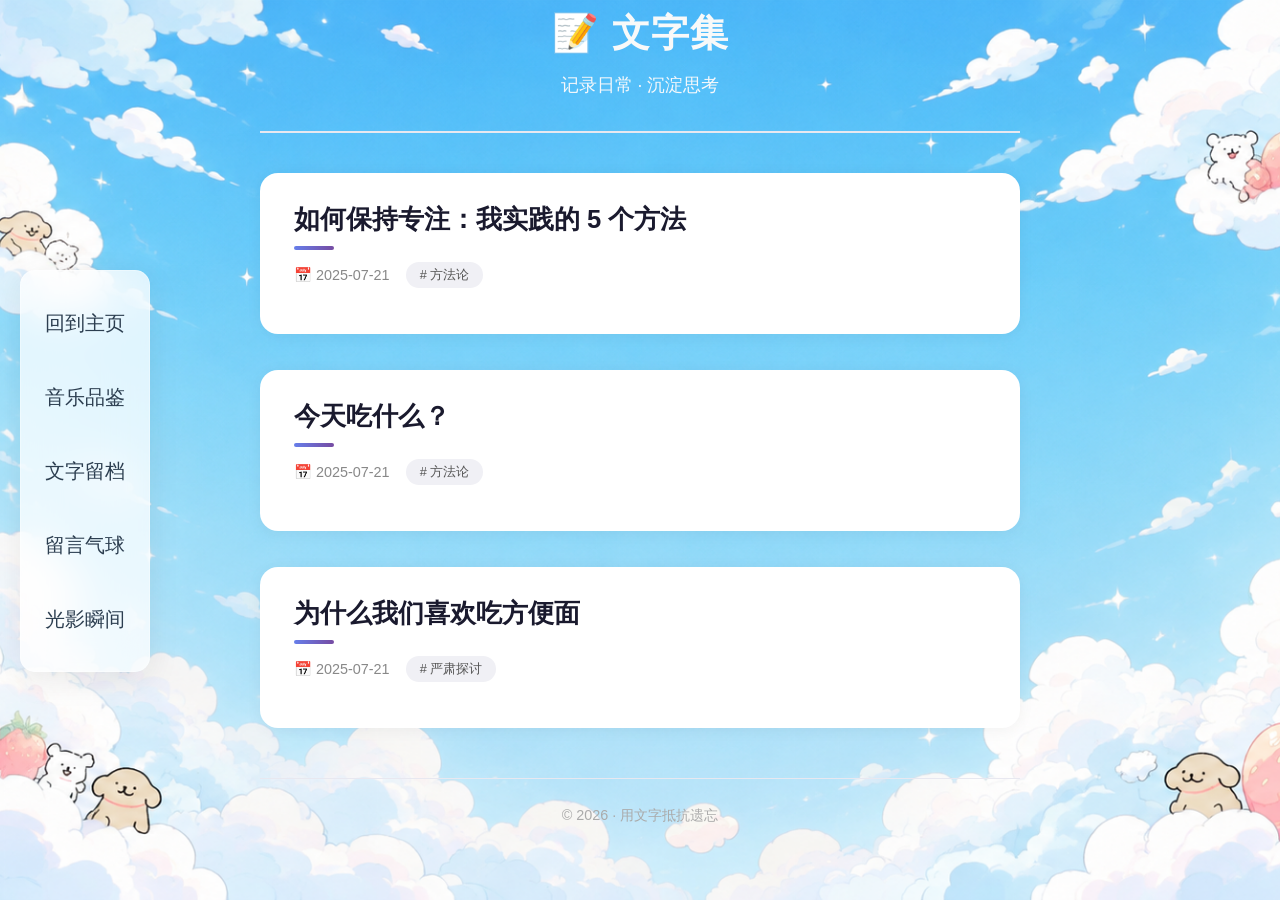
==== pages/article.html @ 273cb234 "Initial commit" ====
<!DOCTYPE html>
<html lang="zh-CN">
<head>
    <meta charset="UTF-8">
    <meta name="viewport" content="width=device-width, initial-scale=1.0">
    <title>我的创作？</title>
    <link rel="stylesheet" href="../css/article.css">
    <link rel="stylesheet" href="../css/base.css">
</head>
<body>
    <div class="box">
			<a href="../index.html">回到主页</a>
			<a href="../pages/music.html" class="active">音乐品鉴</a>
			<a href="../pages/article.html">文字留档</a>
			<a href="../pages/form.html">留言气球</a>
			<a href="../pages/photos.html">光影瞬间</a>
		</div>
    <!-- ====== 顶部标题区 ====== -->
    <header class="page-header">
        <h1>📝 文字集</h1>
        <p>记录日常 · 沉淀思考</p>
    </header>

    <!-- ====== 文章列表 ====== -->
    <main class="article-list">

        <!-- 文章 1 -->
        <article class="article-card">
            <a href="article_details/focus.html" style="display: block; text-decoration: none; color: inherit;">
                <h2 class="article-title">如何保持专注：我实践的 5 个方法</h2>
                <div class="article-meta">
                    <span class="article-date">📅 2025-07-21</span>
                 <span class="article-tag"># 方法论</span>
                </div>
                <div class="article-body">
            </a>
            </div>
        </article>

        <!-- 文章 2 -->
        <article class="article-card">
            <a href="article_details/diet.html" style="display: block; text-decoration: none; color: inherit;">
                <h2 class="article-title">今天吃什么？</h2>
                <div class="article-meta">
                    <span class="article-date">📅 2025-07-21</span>
                 <span class="article-tag"># 方法论</span>
                </div>
                <div class="article-body">
            </a>
            </div>
        </article>

        <!-- 文章 3 -->
        <article class="article-card">
           <a href="article_details/instant_noodles.html" style="display: block; text-decoration: none; color: inherit;">
                <h2 class="article-title">为什么我们喜欢吃方便面</h2>
                <div class="article-meta">
                    <span class="article-date">📅 2025-07-21</span>
                 <span class="article-tag"># 严肃探讨</span>
                </div>
                <div class="article-body">
            </a>
            </div>
        </article>

    </main>

    <!-- ====== 底部 ====== -->
    <footer class="page-footer">
        <p>© 2026 · 用文字抵抗遗忘</p>
    </footer>

</body>
</html>
---- css/article.css ----
/* ====== 全局重置 & 基础 ====== */
* {
    margin: 0;
    padding: 0;
    box-sizing: border-box;
}

body {
    font-family: -apple-system, BlinkMacSystemFont, "PingFang SC", "Microsoft YaHei", sans-serif;
    background-image: url(../images/ar1bk.png);
    background-repeat: no-repeat;
    background-attachment: fixed;
    background-size: cover;
    background-position: center;
    color: #1a1a2e;
    line-height: 1.7;
    padding: 30px 20px;
}


/* ====== 顶部标题区 ====== */
.page-header {
    max-width: 760px;
    margin: 0 auto 40px auto;
    text-align: center;
    padding-bottom: 30px;
    border-bottom: 2px solid #e8e8f0;
}

.page-header h1 {
    font-size: 2.4rem;
    font-weight: 700;
    color: #f8f9f9;
    letter-spacing: 1px;
}

.page-header p {
    font-size: 1.1rem;
    color: #f6f8fb;
    margin-top: 6px;
}

/* ====== 文章列表容器 ====== */
.article-list {
    max-width: 760px;
    margin: 0 auto;
    display: flex;
    flex-direction: column;
    gap: 36px;  /* 文章之间的间距 */
}

/* ====== 单篇文章卡片 ====== */
.article-card {
    background: white;
    border-radius: 18px;
    padding: 30px 34px;
    box-shadow: 0 2px 16px rgba(0, 0, 0, 0.05);
    transition: box-shadow 0.25s ease, transform 0.25s ease;
}

/* 悬停时微微浮起 */
.article-card:hover {
    box-shadow: 0 8px 32px rgba(0, 0, 0, 0.08);
    transform: translateY(-3px);
}

/* ====== 文章标题 ====== */
.article-title {
    font-size: 1.6rem;
    font-weight: 700;
    color: #1a1a2e;
    margin-bottom: 6px;
    line-height: 1.3;
}

/* 标题加入下划线装饰（可选） */
.article-title::after {
    content: '';
    display: block;
    width: 40px;
    height: 4px;
    background: linear-gradient(90deg, #667eea, #764ba2);
    border-radius: 4px;
    margin-top: 10px;
}

/* ====== 元数据（日期 + 标签） ====== */
.article-meta {
    display: flex;
    align-items: center;
    gap: 16px;
    margin: 12px 0 16px 0;
    font-size: 0.9rem;
    color: #888;
    flex-wrap: wrap;
}

.article-date {
    display: flex;
    align-items: center;
    gap: 4px;
}

.article-tag {
    background: #f0f0f5;
    padding: 2px 14px;
    border-radius: 20px;
    color: #555;
    font-size: 0.8rem;
    font-weight: 500;
}

/* ====== 正文段落 ====== */
.article-body p {
    font-size: 1.05rem;
    color: #2c3e50;
    margin-bottom: 16px;
    text-align: justify;  /* 两端对齐 */
}

.article-body p:last-child {
    margin-bottom: 0;
}

/* ====== 底部 ====== */
.page-footer {
    max-width: 760px;
    margin: 50px auto 0 auto;
    text-align: center;
    padding-top: 24px;
    border-top: 1px solid #e8e8f0;
    font-size: 0.9rem;
    color: #aaa;
}

/* ====== 响应式（手机适配） ====== */
@media (max-width: 600px) {
    body {
        padding: 16px 12px;
    }

    .page-header h1 {
        font-size: 1.8rem;
    }

    .article-card {
        padding: 20px 18px;
    }

    .article-title {
        font-size: 1.3rem;
    }

    .article-body p {
        font-size: 0.98rem;
    }

    .article-meta {
        font-size: 0.8rem;
        gap: 10px;
    }
}
---- css/base.css ----
/* 公共样式 */
/*导航栏*/
html,body,ul,li,ol,dl,dd,dt,p,h1,h2,h3,h4,h5,h6,form,fieldset,legend,img{
	margin: 0;
	padding: 0;
}
li{
	list-style: none;
}
a{
	text-decoration: none;
	color: #89898b;
}
i,em{
	font-style: normal;
}
b,strong{
	font-weight: normal;
}
/* 高度坍塌 */
.clearfix:after,
.clearfix:before{
	content: "";
	display: block;
	clear: both;
	overflow: hidden;
	visibility: hidden;
	height: 0;
}
/* 以上均为通用设置 */

/* 左侧固定悬浮框 */
/* ========== 左侧固定悬浮框（完整版） ========== */
.box {
	width: 130px;                       /* 保留 */
	position: fixed;                    /* 保留 */
	left: 20px;                         /* 保留 */
	top: 270px;                         /* 保留 */
	z-index: 99;                        /* 保留 */
	
	/* ---------- 新配色替换 ---------- */
	background-color: rgba(255, 255, 255, 0.75);  /* 半透明白 */
	backdrop-filter: blur(20px);        /* 毛玻璃模糊（新增） */
	box-shadow: 0 8px 32px rgba(0, 0, 0, 0.08); /* 更柔和的阴影 */
	border: 1px solid rgba(255, 255, 255, 0.3); /* 新增细边框，增加质感 */
	
	/* ---------- 保留原有 ---------- */
	border-radius: 15px;                /* 保留 */
	padding: 10px 0;                    /* 保留 */
	text-align: center;                 /* 保留 */
}

/* ========== 导航链接 ========== */
.box a {
	/* ---------- 保留原有布局参数 ---------- */
	display: block;                     
	padding: 15px 0;                    
	margin: 10px 15px;                  
	text-decoration: none;              
	font-size: 20px;                    
	border-radius: 15px;                
	transition: background-color 0.3s, transform 0.2s; /* 保留过渡 */
	
	/* ---------- 新配色替换 ---------- */
	color: #2c3e50;                     /* 深灰蓝文字，清晰 */
	background-color: transparent;      /* 取消半透明白底，改为透明 */
}

/* ========== 悬停效果 ========== */
.box a:hover {
	/* ---------- 保留交互 ---------- */
	transform: scale(1.05);             /* 保留放大效果 */
	
	/* ---------- 新配色替换 ---------- */
	background-color: #eef2f6;          /* 极浅灰底 */
	color: #1a2634;                     /* 深色文字，保证看清 */
	font-weight: bold;                  /* 加粗 */
}

/* ========== 点击按下效果 ========== */
.box a:active {
	/* ---------- 保留交互 ---------- */
	transform: scale(1.05);             /* 保留按下放大 */
	
	/* ---------- 新配色替换 ---------- */
	background-color: #d0d9e6;          /* 点击时更深一点的灰蓝 */
	color: #2c3e50;                     /* 恢复深灰蓝 */
	font-weight: bold;
}
/* 右侧固定悬浮框 */
.box-right {
	width: 70px;
	height: 70px;
	position: fixed;
	right: 70px;
	bottom: 70px;
	z-index: 99;
	background: url(../img/返回顶部.png) no-repeat;
	background-size: 75px;
	background-position-x: -2px;
	background-position-y: -2px;
	border-radius: 70px;
	box-shadow: 0 8px 16px rgba(0, 0, 0, 0.15);
}
.box-right:hover{
	background-position-y: -80px;
}
.box-right a{
	display: block;
	width: 70px;
	height: 70px;
}

/* 尾部固定尾页 */
#footer {
	width: 100%;
	text-align: center;
	font-size: 1vw;
	background-color: #e0f5df;
	padding: 1.5vw 0;
	margin-top: 3vw;
	color: #444;
	line-height: 2vw;
}
#footer a {
	font-size: 1.2vw;
	color: #4c7737;
	text-decoration: none;
	margin: 0 0.5vw;
}
#footer a:hover {
  text-decoration: underline;
}
#footer p{
	line-height: 3vw;
	font-size: 1.2vw;
}

/* ======================================== */
/* ====== 移动端适配（平板 & 手机） ====== */
/* ======================================== */

/* ---------- 平板设备（≤ 768px） ---------- */
@media screen and (max-width: 768px) {
    /* 左侧导航：缩小宽度，移至底部，避免遮挡内容 */
    .box {
        width: 120px;
        left: 10px;
        top: auto;              /* 取消顶部定位 */
        bottom: 80px;           /* 固定在底部上方 */
        padding: 8px 0;
        border-radius: 12px;
        background-color: rgba(255, 255, 255, 0.85); /* 稍高不透明度，提升可读性 */
        backdrop-filter: blur(10px);
    }
    .box a {
        font-size: 16px;
        padding: 10px 0;
        margin: 6px 12px;
        border-radius: 10px;
    }

    /* 返回顶部按钮：缩小尺寸，调整位置 */
    .box-right {
        width: 54px;
        height: 54px;
        right: 20px;
        bottom: 20px;
        background-size: 54px;          /* 适应新尺寸 */
        background-position-x: 0px;
        background-position-y: 0px;
        border-radius: 54px;
    }
    .box-right:hover {
        background-position-y: -58px;    /* 悬停偏移量需重新计算（≈ 高度 + 4px） */
    }
    .box-right a {
        width: 54px;
        height: 54px;
    }

    /* 页脚：加大字体，增加内边距 */
    #footer {
        font-size: 1.8vw;
        padding: 2.5vw 0;
        margin-top: 4vw;
        line-height: 3vw;
    }
    #footer a {
        font-size: 1.8vw;
        margin: 0 1vw;
    }
    #footer p {
        font-size: 1.8vw;
        line-height: 3.5vw;
    }
}

/* ---------- 手机设备（≤ 480px） ---------- */
@media screen and (max-width: 480px) {
    /* 左侧导航：进一步缩小，变成迷你导航 */
    .box {
        width: 80px;
        left: 5px;
        bottom: 70px;
        padding: 6px 0;
        border-radius: 10px;
        background-color: rgba(255, 255, 255, 0.92);
        backdrop-filter: blur(8px);
    }
    .box a {
        font-size: 13px;
        padding: 8px 0;
        margin: 4px 8px;
        border-radius: 8px;
        letter-spacing: 0.5px;
    }

    /* 返回顶部按钮：最小触摸尺寸（44px） */
    .box-right {
        width: 44px;
        height: 44px;
        right: 10px;
        bottom: 10px;
        background-size: 44px;
        background-position-x: 0px;
        background-position-y: 0px;
        border-radius: 44px;
    }
    .box-right:hover {
        background-position-y: -48px;    /* 偏移量：高度 + 4px */
    }
    .box-right a {
        width: 44px;
        height: 44px;
    }

    /* 页脚：使用更大比例字体，确保清晰 */
    #footer {
        font-size: 2.8vw;
        padding: 4vw 0;
        margin-top: 6vw;
        line-height: 4.5vw;
    }
    #footer a {
        font-size: 2.8vw;
        margin: 0 1.5vw;
    }
    #footer p {
        font-size: 2.8vw;
        line-height: 5vw;
    }
}
/**/
/* ---------- 超小屏设备（≤ 360px，如老式手机） ---------- */
@media screen and (max-width: 360px) {
    .box {
        width: 65px;
        bottom: 60px;
        left: 4px;
        padding: 4px 0;
    }
    .box a {
        font-size: 11px;
        padding: 6px 0;
        margin: 3px 5px;
    }
    .box-right {
        width: 40px;
        height: 40px;
        right: 8px;
        bottom: 8px;
        background-size: 40px;
    }
    .box-right a {
        width: 40px;
        height: 40px;
    }
    #footer {
        font-size: 3.2vw;
        padding: 5vw 0;
    }
    #footer a,
    #footer p {
        font-size: 3.2vw;
    }
}
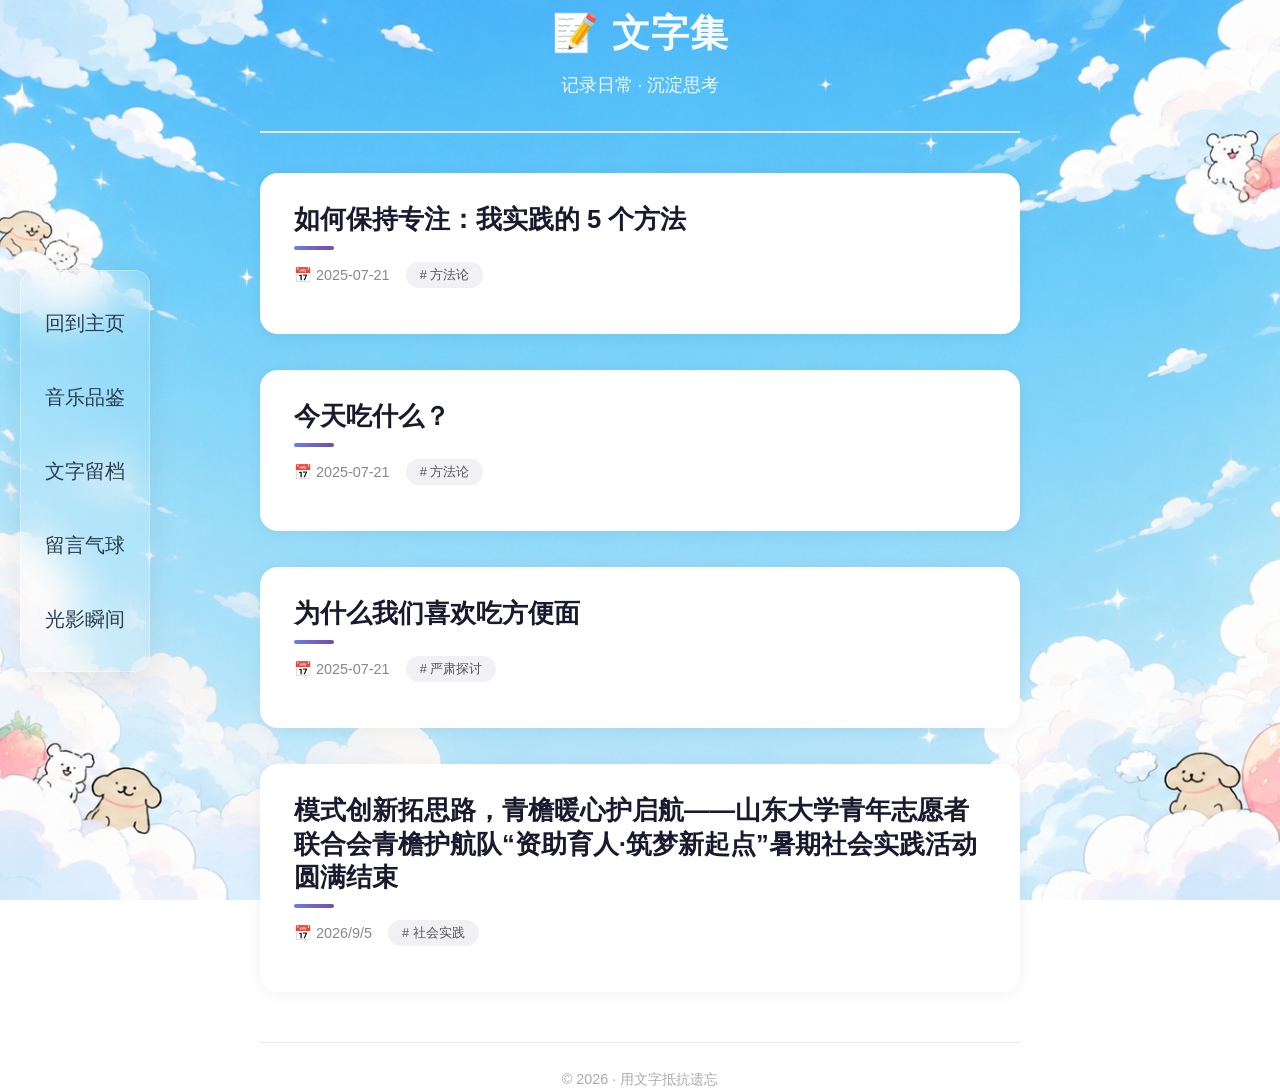
==== commit 33ffc589: "为文章详情页添加图片容器，为photo灯箱添加点击和滑动换图功能；上传了草莓田图集和社会实践文章" ====
--- a/pages/article.html
+++ b/pages/article.html
@@ -63,6 +63,18 @@
             </div>
         </article>
 
+        <!-- 文章 4 -->
+        <article class="article-card">
+           <a href="article_details/social_practice.html" style="display: block; text-decoration: none; color: inherit;">
+                <h2 class="article-title">模式创新拓思路，青檐暖心护启航——山东大学青年志愿者联合会青檐护航队“资助育人·筑梦新起点”暑期社会实践活动圆满结束</h2>
+                <div class="article-meta">
+                    <span class="article-date">📅 2026/9/5</span>
+                 <span class="article-tag"># 社会实践</span>
+                </div>
+                <div class="article-body">
+            </a>
+            </div>
+        </article>
     </main>
 
     <!-- ====== 底部 ====== -->
--- a/css/base.css
+++ b/css/base.css
@@ -39,7 +39,7 @@
 	z-index: 99;                        /* 保留 */
 	
 	/* ---------- 新配色替换 ---------- */
-	background-color: rgba(255, 255, 255, 0.75);  /* 半透明白 */
+	background-color: rgba(255, 255, 255, 0.1);  /* 半透明白 */
 	backdrop-filter: blur(20px);        /* 毛玻璃模糊（新增） */
 	box-shadow: 0 8px 32px rgba(0, 0, 0, 0.08); /* 更柔和的阴影 */
 	border: 1px solid rgba(255, 255, 255, 0.3); /* 新增细边框，增加质感 */
